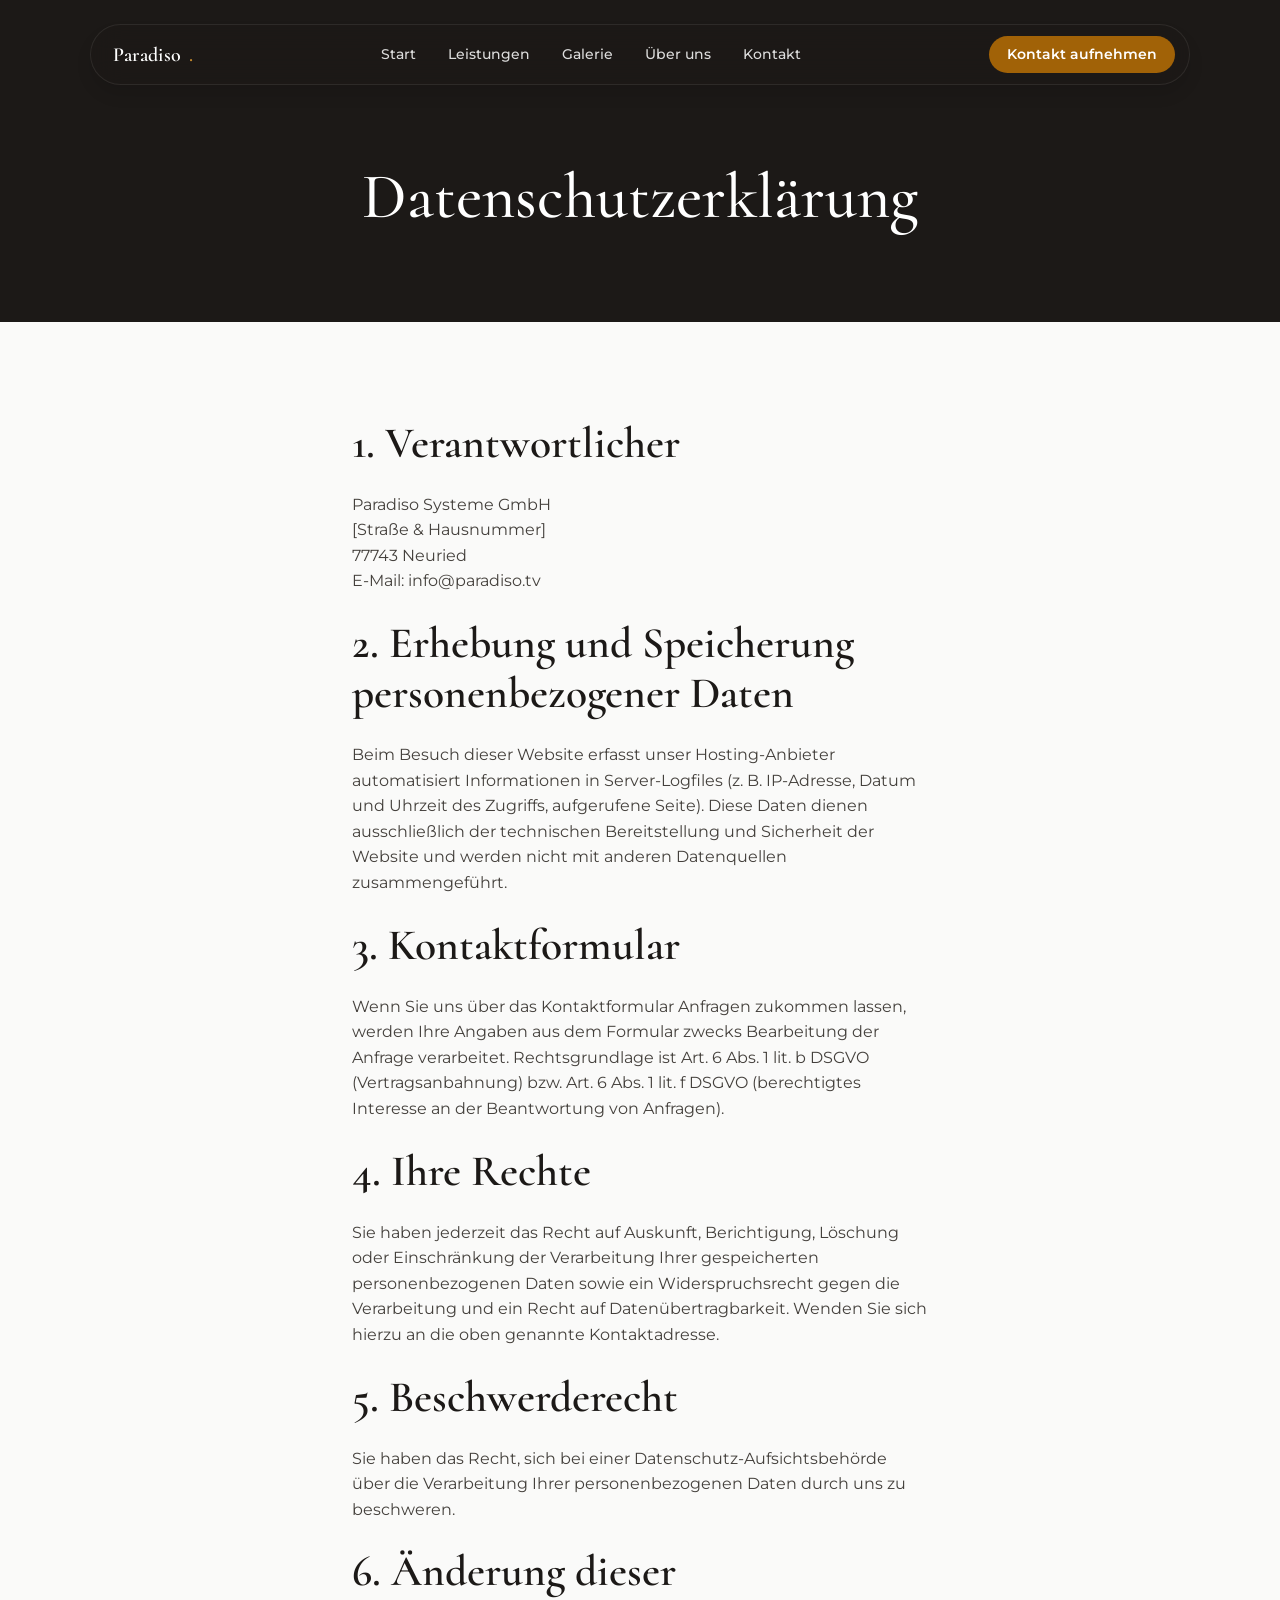
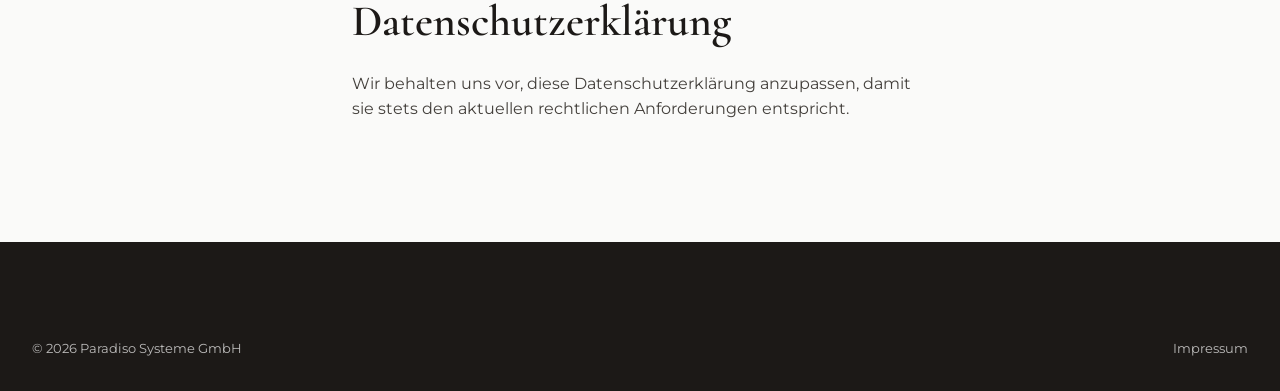
==== datenschutz.html @ d0f6b52e "Add Paradiso Poolüberdachungen marketing site Multi-page static site (plain HTML/CSS/JS, no build st" ====
<!DOCTYPE html>
<html lang="de">
<head>
<meta charset="UTF-8">
<meta name="viewport" content="width=device-width, initial-scale=1.0">
<title>Datenschutz — Paradiso Poolüberdachungen</title>
<meta name="robots" content="noindex">
<link rel="preconnect" href="https://fonts.googleapis.com">
<link rel="stylesheet" href="css/style.css">
</head>
<body>
<a href="#main" class="skip-link">Zum Inhalt springen</a>

<div class="nav-wrap">
  <nav class="nav" aria-label="Hauptnavigation">
    <a href="index.html" class="nav-logo">Paradiso<span>.</span></a>
    <div class="nav-links">
      <a href="index.html">Start</a>
      <a href="leistungen.html">Leistungen</a>
      <a href="galerie.html">Galerie</a>
      <a href="ueber-uns.html">Über uns</a>
      <a href="kontakt.html">Kontakt</a>
    </div>
    <a href="kontakt.html" class="nav-cta">Kontakt aufnehmen</a>
    <button class="nav-toggle" aria-label="Menü öffnen" aria-expanded="false">
      <svg viewBox="0 0 24 24" fill="none" stroke="currentColor" stroke-width="2" stroke-linecap="round"><line x1="3" y1="6" x2="21" y2="6"/><line x1="3" y1="12" x2="21" y2="12"/><line x1="3" y1="18" x2="21" y2="18"/></svg>
    </button>
  </nav>
</div>

<div class="nav-mobile-panel">
  <button class="nav-mobile-close" aria-label="Menü schließen">
    <svg width="28" height="28" viewBox="0 0 24 24" fill="none" stroke="currentColor" stroke-width="2" stroke-linecap="round"><line x1="18" y1="6" x2="6" y2="18"/><line x1="6" y1="6" x2="18" y2="18"/></svg>
  </button>
  <a href="index.html">Start</a>
  <a href="leistungen.html">Leistungen</a>
  <a href="galerie.html">Galerie</a>
  <a href="ueber-uns.html">Über uns</a>
  <a href="kontakt.html">Kontakt</a>
</div>

<main id="main">
  <header class="page-hero">
    <div class="container">
      <h1>Datenschutzerklärung</h1>
    </div>
  </header>

  <section class="section">
    <div class="container max-w-prose">
      <!--
        WICHTIG: Diese Datenschutzerklärung ist ein allgemeiner Platzhalter-Text
        und ersetzt keine Rechtsberatung. Vor Veröffentlichung bitte durch einen
        Datenschutzbeauftragten / Anwalt prüfen und an die tatsächlich eingesetzten
        Dienste (Hosting, Kontaktformular-Versand, Analyse-Tools etc.) anpassen.
      -->
      <h2>1. Verantwortlicher</h2>
      <p>
        Paradiso Systeme GmbH<br>
        [Straße &amp; Hausnummer]<br>
        77743 Neuried<br>
        E-Mail: <a href="mailto:info@paradiso.tv">info@paradiso.tv</a>
      </p>

      <h2>2. Erhebung und Speicherung personenbezogener Daten</h2>
      <p>Beim Besuch dieser Website erfasst unser Hosting-Anbieter automatisiert Informationen in Server-Logfiles (z. B. IP-Adresse, Datum und Uhrzeit des Zugriffs, aufgerufene Seite). Diese Daten dienen ausschließlich der technischen Bereitstellung und Sicherheit der Website und werden nicht mit anderen Datenquellen zusammengeführt.</p>

      <h2>3. Kontaktformular</h2>
      <p>Wenn Sie uns über das Kontaktformular Anfragen zukommen lassen, werden Ihre Angaben aus dem Formular zwecks Bearbeitung der Anfrage verarbeitet. Rechtsgrundlage ist Art. 6 Abs. 1 lit. b DSGVO (Vertragsanbahnung) bzw. Art. 6 Abs. 1 lit. f DSGVO (berechtigtes Interesse an der Beantwortung von Anfragen).</p>

      <h2>4. Ihre Rechte</h2>
      <p>Sie haben jederzeit das Recht auf Auskunft, Berichtigung, Löschung oder Einschränkung der Verarbeitung Ihrer gespeicherten personenbezogenen Daten sowie ein Widerspruchsrecht gegen die Verarbeitung und ein Recht auf Datenübertragbarkeit. Wenden Sie sich hierzu an die oben genannte Kontaktadresse.</p>

      <h2>5. Beschwerderecht</h2>
      <p>Sie haben das Recht, sich bei einer Datenschutz-Aufsichtsbehörde über die Verarbeitung Ihrer personenbezogenen Daten durch uns zu beschweren.</p>

      <h2>6. Änderung dieser Datenschutzerklärung</h2>
      <p>Wir behalten uns vor, diese Datenschutzerklärung anzupassen, damit sie stets den aktuellen rechtlichen Anforderungen entspricht.</p>
    </div>
  </section>
</main>

<footer class="footer">
  <div class="container">
    <div class="footer-bottom">
      <span>© <span id="year"></span> Paradiso Systeme GmbH</span>
      <span><a href="impressum.html">Impressum</a></span>
    </div>
  </div>
</footer>

<script>document.getElementById('year').textContent = new Date().getFullYear();</script>
<script src="js/main.js"></script>
</body>
</html>
---- css/style.css ----
/* ==========================================================================
   Paradiso Poolüberdachungen — Design System
   Style: "Liquid Glass" premium (Variance 4 · Motion 5 · Density 3/spacious)
   ========================================================================== */

@import url('https://fonts.googleapis.com/css2?family=Cormorant:wght@400;500;600;700&family=Montserrat:wght@300;400;500;600;700&display=swap');

:root {
  /* Colors */
  --color-primary: #1C1917;
  --color-on-primary: #FFFFFF;
  --color-secondary: #44403C;
  --color-on-secondary: #FFFFFF;
  --color-accent: #A16207;
  --color-accent-light: #C68A2E;
  --color-on-accent: #FFFFFF;
  --color-background: #FAFAF9;
  --color-foreground: #0C0A09;
  --color-card: #FFFFFF;
  --color-card-foreground: #0C0A09;
  --color-muted: #E8ECF0;
  --color-muted-foreground: #475569;
  --color-border: #D6D3D1;
  --color-ring: #1C1917;

  /* Spacing (spacious) */
  --space-xs: 0.25rem;
  --space-sm: 0.5rem;
  --space-md: 1.5rem;
  --space-lg: 2rem;
  --space-xl: 3rem;
  --space-2xl: 4rem;
  --space-3xl: 6rem;

  /* Shadows */
  --shadow-sm: 0 1px 2px rgba(0,0,0,0.05);
  --shadow-md: 0 4px 6px rgba(0,0,0,0.1);
  --shadow-lg: 0 10px 15px rgba(0,0,0,0.1);
  --shadow-xl: 0 20px 25px rgba(0,0,0,0.15);

  /* Type */
  --font-heading: 'Cormorant', serif;
  --font-body: 'Montserrat', sans-serif;

  --container-max: 1280px;
  --radius-sm: 6px;
  --radius-md: 10px;
  --radius-lg: 16px;
}

*, *::before, *::after { box-sizing: border-box; }
html { scroll-behavior: smooth; }
@media (prefers-reduced-motion: reduce) {
  html { scroll-behavior: auto; }
  *, *::before, *::after { animation-duration: 0.01ms !important; animation-iteration-count: 1 !important; transition-duration: 0.01ms !important; scroll-behavior: auto !important; }
}

body {
  margin: 0;
  font-family: var(--font-body);
  color: var(--color-foreground);
  background: var(--color-background);
  line-height: 1.6;
  font-size: 16px;
  -webkit-font-smoothing: antialiased;
}

h1, h2, h3, h4 {
  font-family: var(--font-heading);
  font-weight: 600;
  line-height: 1.15;
  margin: 0 0 var(--space-md);
  color: var(--color-primary);
}
h1 { font-size: clamp(2.5rem, 5vw, 4.5rem); font-weight: 500; }
h2 { font-size: clamp(1.9rem, 3.4vw, 3rem); }
h3 { font-size: clamp(1.4rem, 2vw, 1.9rem); }
p { margin: 0 0 var(--space-md); color: var(--color-secondary); }
a { color: inherit; text-decoration: none; }
img, svg { display: block; max-width: 100%; }
ul { padding: 0; margin: 0; list-style: none; }
button { font-family: inherit; }

.eyebrow {
  display: inline-flex;
  align-items: center;
  gap: 0.5em;
  font-family: var(--font-body);
  font-size: 0.8rem;
  font-weight: 600;
  letter-spacing: 0.18em;
  text-transform: uppercase;
  color: var(--color-accent);
  margin-bottom: var(--space-sm);
}
.eyebrow::before {
  content: '';
  width: 22px;
  height: 1px;
  background: var(--color-accent);
}

.container {
  width: 100%;
  max-width: var(--container-max);
  margin: 0 auto;
  padding: 0 var(--space-lg);
}
@media (max-width: 640px) {
  .container { padding: 0 var(--space-md); }
}

.section { padding: var(--space-3xl) 0; }
.section-sm { padding: var(--space-2xl) 0; }
.section-dark { background: var(--color-primary); color: var(--color-on-primary); }
.section-dark h1, .section-dark h2, .section-dark h3, .section-dark h4 { color: var(--color-on-primary); }
.section-dark p { color: #D6D3D1; }
.section-muted { background: var(--color-muted); }

/* ---------- Buttons ---------- */
.btn {
  display: inline-flex;
  align-items: center;
  gap: 0.6em;
  padding: 0.85em 1.8em;
  border-radius: var(--radius-sm);
  font-weight: 600;
  font-size: 0.95rem;
  letter-spacing: 0.02em;
  cursor: pointer;
  border: 2px solid transparent;
  transition: transform 200ms ease, box-shadow 200ms ease, background-color 200ms ease, color 200ms ease, border-color 200ms ease;
  white-space: nowrap;
}
.btn-primary { background: var(--color-accent); color: var(--color-on-accent); }
.btn-primary:hover { background: var(--color-accent-light); transform: translateY(-2px); box-shadow: var(--shadow-md); }
.btn-outline { background: transparent; color: var(--color-on-primary); border-color: rgba(255,255,255,0.5); }
.btn-outline:hover { border-color: #fff; background: rgba(255,255,255,0.08); transform: translateY(-2px); }
.btn-outline-dark { background: transparent; color: var(--color-primary); border-color: var(--color-primary); }
.btn-outline-dark:hover { background: var(--color-primary); color: var(--color-on-primary); transform: translateY(-2px); }
.btn:focus-visible { outline: 3px solid var(--color-accent); outline-offset: 2px; }

/* ---------- Navbar (floating pill, glass) ---------- */
.nav-wrap {
  position: fixed;
  top: var(--space-md);
  left: 0;
  right: 0;
  z-index: 100;
  display: flex;
  justify-content: center;
  padding: 0 var(--space-md);
}
.nav {
  width: 100%;
  max-width: 1100px;
  display: flex;
  align-items: center;
  justify-content: space-between;
  gap: var(--space-lg);
  padding: 0.7rem 0.9rem 0.7rem 1.4rem;
  background: rgba(28, 25, 23, 0.62);
  backdrop-filter: blur(16px) saturate(160%);
  -webkit-backdrop-filter: blur(16px) saturate(160%);
  border: 1px solid rgba(255,255,255,0.08);
  border-radius: 999px;
  box-shadow: var(--shadow-lg);
  transition: background-color 250ms ease;
}
.nav-logo {
  font-family: var(--font-heading);
  font-size: 1.25rem;
  font-weight: 600;
  color: #fff;
  letter-spacing: 0.02em;
  display: flex;
  align-items: baseline;
  gap: 0.35em;
}
.nav-logo span { color: var(--color-accent-light); }
.nav-links {
  display: flex;
  align-items: center;
  gap: var(--space-lg);
}
.nav-links a {
  color: rgba(255,255,255,0.85);
  font-size: 0.9rem;
  font-weight: 500;
  padding: 0.4em 0;
  border-bottom: 1px solid transparent;
  transition: color 200ms ease, border-color 200ms ease;
}
.nav-links a:hover, .nav-links a[aria-current="page"] { color: #fff; border-color: var(--color-accent-light); }
.nav-cta {
  padding: 0.55em 1.3em;
  border-radius: 999px;
  background: var(--color-accent);
  color: #fff;
  font-size: 0.85rem;
  font-weight: 600;
  transition: background-color 200ms ease, transform 200ms ease;
  cursor: pointer;
}
.nav-cta:hover { background: var(--color-accent-light); transform: translateY(-1px); }
.nav-toggle {
  display: none;
  background: transparent;
  border: none;
  color: #fff;
  cursor: pointer;
  padding: 0.4rem;
}
.nav-toggle svg { width: 26px; height: 26px; }

.nav-mobile-panel {
  position: fixed;
  inset: 0;
  z-index: 99;
  background: var(--color-primary);
  display: flex;
  flex-direction: column;
  align-items: center;
  justify-content: center;
  gap: var(--space-lg);
  transform: translateY(-100%);
  opacity: 0;
  transition: transform 320ms ease, opacity 320ms ease;
  visibility: hidden;
}
.nav-mobile-panel.is-open { transform: translateY(0); opacity: 1; visibility: visible; }
.nav-mobile-panel a { color: #fff; font-family: var(--font-heading); font-size: 1.9rem; }
.nav-mobile-close { position: absolute; top: var(--space-lg); right: var(--space-lg); background: none; border: none; color: #fff; cursor: pointer; }

@media (max-width: 860px) {
  .nav-links { display: none; }
  .nav-toggle { display: inline-flex; }
  .nav-cta { display: none; }
}
body.nav-open .nav-wrap { opacity: 0; visibility: hidden; }

/* ---------- Hero (full-bleed cinematic) ---------- */
.hero {
  position: relative;
  min-height: 92vh;
  display: flex;
  align-items: center;
  justify-content: center;
  text-align: center;
  color: #fff;
  overflow: hidden;
  isolation: isolate;
}
.hero-media {
  position: absolute;
  inset: 0;
  z-index: -2;
}
.hero-media::after {
  content: '';
  position: absolute;
  inset: 0;
  background: linear-gradient(180deg, rgba(12,10,9,0.55) 0%, rgba(12,10,9,0.35) 45%, rgba(12,10,9,0.85) 100%);
}
.hero-content { max-width: 820px; padding: var(--space-2xl) var(--space-md); }
.hero .eyebrow { color: var(--color-accent-light); justify-content: center; }
.hero .eyebrow::before { display: none; }
.hero h1 { color: #fff; margin-bottom: var(--space-sm); }
.hero-sub { font-size: clamp(1.1rem, 1.6vw, 1.4rem); color: rgba(255,255,255,0.85); max-width: 640px; margin: 0 auto var(--space-xl); font-family: var(--font-heading); }
.hero-actions { display: flex; gap: var(--space-md); justify-content: center; flex-wrap: wrap; }
.hero-scroll-hint {
  position: absolute;
  bottom: var(--space-lg);
  left: 50%;
  transform: translateX(-50%);
  color: rgba(255,255,255,0.7);
  font-size: 0.75rem;
  letter-spacing: 0.15em;
  text-transform: uppercase;
  display: flex;
  flex-direction: column;
  align-items: center;
  gap: 0.5em;
}
.hero-scroll-hint svg { width: 16px; height: 16px; animation: bob 1.8s ease-in-out infinite; }
@keyframes bob { 0%,100% { transform: translateY(0); } 50% { transform: translateY(6px); } }

/* ---------- Media placeholder (until real photos are supplied) ---------- */
.media-placeholder {
  position: relative;
  width: 100%;
  border-radius: var(--radius-md);
  overflow: hidden;
  background:
    radial-gradient(circle at 20% 20%, rgba(255,255,255,0.10), transparent 45%),
    linear-gradient(135deg, #2b2725 0%, #1C1917 45%, #3a2f1e 100%);
  display: flex;
  align-items: flex-end;
  color: rgba(255,255,255,0.65);
}
.media-placeholder::before {
  content: '';
  position: absolute;
  inset: 0;
  background-image:
    linear-gradient(rgba(255,255,255,0.06) 1px, transparent 1px),
    linear-gradient(90deg, rgba(255,255,255,0.06) 1px, transparent 1px);
  background-size: 28px 28px;
  opacity: 0.5;
}
.media-placeholder.ratio-16-9 { aspect-ratio: 16/9; }
.media-placeholder.ratio-4-5 { aspect-ratio: 4/5; }
.media-placeholder.ratio-1-1 { aspect-ratio: 1/1; }
.media-placeholder.ratio-21-9 { aspect-ratio: 21/9; }
.media-placeholder .ph-tag {
  position: relative;
  z-index: 1;
  margin: var(--space-md);
  font-size: 0.7rem;
  letter-spacing: 0.08em;
  text-transform: uppercase;
  background: rgba(0,0,0,0.35);
  border: 1px solid rgba(255,255,255,0.2);
  padding: 0.5em 0.9em;
  border-radius: 999px;
}
.media-placeholder .ph-icon {
  position: absolute;
  top: 50%; left: 50%;
  transform: translate(-50%, -60%);
  z-index: 1;
  opacity: 0.35;
  width: 30%;
}

/* ---------- Story sections (scroll storytelling) ---------- */
.story-section {
  position: relative;
  min-height: 82vh;
  display: flex;
  align-items: flex-end;
  color: #fff;
  overflow: hidden;
}
.story-section .hero-media::after {
  background: linear-gradient(180deg, rgba(12,10,9,0.15) 0%, rgba(12,10,9,0.25) 40%, rgba(12,10,9,0.92) 100%);
}
.story-content { position: relative; z-index: 1; padding: var(--space-2xl) 0 var(--space-2xl); width: 100%; }
.story-content .eyebrow { color: var(--color-accent-light); }
.story-content h2 { color: #fff; max-width: 640px; }
.story-content p { color: rgba(255,255,255,0.82); max-width: 560px; }

/* ---------- Cards / grids ---------- */
.grid { display: grid; gap: var(--space-lg); }
.grid-2 { grid-template-columns: repeat(2, 1fr); }
.grid-3 { grid-template-columns: repeat(3, 1fr); }
.grid-4 { grid-template-columns: repeat(4, 1fr); }
@media (max-width: 960px) { .grid-3, .grid-4 { grid-template-columns: repeat(2, 1fr); } }
@media (max-width: 640px) { .grid-2, .grid-3, .grid-4 { grid-template-columns: 1fr; } }

.card {
  background: var(--color-card);
  border: 1px solid var(--color-border);
  border-radius: var(--radius-md);
  padding: var(--space-lg);
  transition: transform 200ms ease, box-shadow 200ms ease;
}
.card:hover { box-shadow: var(--shadow-lg); transform: translateY(-3px); }
.card .icon-badge {
  width: 48px; height: 48px;
  display: flex; align-items: center; justify-content: center;
  background: var(--color-muted);
  color: var(--color-accent);
  border-radius: var(--radius-sm);
  margin-bottom: var(--space-md);
}
.card .icon-badge svg { width: 24px; height: 24px; }

.split {
  display: grid;
  grid-template-columns: 1fr 1fr;
  gap: var(--space-2xl);
  align-items: center;
}
@media (max-width: 860px) { .split { grid-template-columns: 1fr; gap: var(--space-xl); } }
.split.reverse { direction: rtl; }
.split.reverse > * { direction: ltr; }
.split.align-top { align-items: start; }

.stat-row { display: flex; gap: var(--space-2xl); flex-wrap: wrap; }
.stat { min-width: 120px; }
.stat .num { font-family: var(--font-heading); font-size: clamp(2rem, 4vw, 3rem); color: var(--color-accent); font-weight: 600; line-height: 1; }
.stat .label { font-size: 0.85rem; color: var(--color-muted-foreground); margin-top: var(--space-xs); }

/* ---------- Reveal-on-scroll ----------
   Progressive enhancement: elements are fully visible by default (no-JS,
   JS-blocked, or slow script load all fail safe to visible). JS adds
   `.pending` right before observing, then swaps it for `.is-visible`
   once the element actually scrolls into view. */
.reveal { transition: opacity 600ms ease, transform 600ms ease; }
.reveal.pending { opacity: 0; transform: translateY(24px); }
.reveal.pending.is-visible { opacity: 1; transform: translateY(0); }
@media (prefers-reduced-motion: reduce) {
  .reveal.pending { opacity: 1; transform: none; transition: none; }
}

/* ---------- Footer ---------- */
.footer { background: var(--color-primary); color: rgba(255,255,255,0.7); padding: var(--space-2xl) 0 var(--space-lg); }
.footer h4 { color: #fff; font-family: var(--font-body); font-size: 0.85rem; letter-spacing: 0.08em; text-transform: uppercase; margin-bottom: var(--space-md); }
.footer a { color: rgba(255,255,255,0.7); transition: color 200ms ease; }
.footer a:hover { color: var(--color-accent-light); }
.footer-grid { display: grid; grid-template-columns: 2fr 1fr 1fr 1fr; gap: var(--space-xl); padding-bottom: var(--space-2xl); border-bottom: 1px solid rgba(255,255,255,0.12); }
@media (max-width: 860px) { .footer-grid { grid-template-columns: 1fr 1fr; } }
@media (max-width: 560px) { .footer-grid { grid-template-columns: 1fr; } }
.footer-grid li { margin-bottom: var(--space-sm); font-size: 0.92rem; }
.footer-bottom { display: flex; justify-content: space-between; align-items: center; padding-top: var(--space-lg); font-size: 0.82rem; flex-wrap: wrap; gap: var(--space-md); }
.footer-logo { font-family: var(--font-heading); font-size: 1.4rem; color: #fff; margin-bottom: var(--space-sm); }
.footer-logo span { color: var(--color-accent-light); }

/* ---------- Page hero (non-home pages) ---------- */
.page-hero {
  padding: calc(var(--space-3xl) + 4rem) 0 var(--space-2xl);
  background: var(--color-primary);
  color: #fff;
  text-align: center;
}
.page-hero h1 { color: #fff; }
.page-hero p { color: rgba(255,255,255,0.75); max-width: 620px; margin: 0 auto; }

/* ---------- Breadcrumb / misc ---------- */
.tag-list { display: flex; gap: var(--space-sm); flex-wrap: wrap; margin-bottom: var(--space-md); }
.tag { font-size: 0.75rem; padding: 0.3em 0.8em; border-radius: 999px; background: var(--color-muted); color: var(--color-muted-foreground); font-weight: 600; }

/* ---------- Forms ---------- */
.form-group { margin-bottom: var(--space-md); }
.form-group label { display: block; font-size: 0.85rem; font-weight: 600; margin-bottom: 0.4em; color: var(--color-primary); }
.form-group input, .form-group textarea, .form-group select {
  width: 100%;
  padding: 0.85em 1em;
  border: 1px solid var(--color-border);
  border-radius: var(--radius-sm);
  font-family: var(--font-body);
  font-size: 1rem;
  background: #fff;
  color: var(--color-foreground);
  transition: border-color 200ms ease, box-shadow 200ms ease;
}
.form-group input:focus, .form-group textarea:focus, .form-group select:focus {
  outline: none;
  border-color: var(--color-primary);
  box-shadow: 0 0 0 3px rgba(28,25,23,0.12);
}
.form-group textarea { resize: vertical; min-height: 140px; }

/* ---------- Utilities ---------- */
.text-center { text-align: center; }
.mx-auto { margin-left: auto; margin-right: auto; }
.mb-0 { margin-bottom: 0 !important; }
.max-w-prose { max-width: 640px; }
.skip-link {
  position: absolute; left: -999px; top: 0;
  background: var(--color-accent); color: #fff; padding: 0.6em 1em; z-index: 200;
}
.skip-link:focus { left: var(--space-md); top: var(--space-md); }
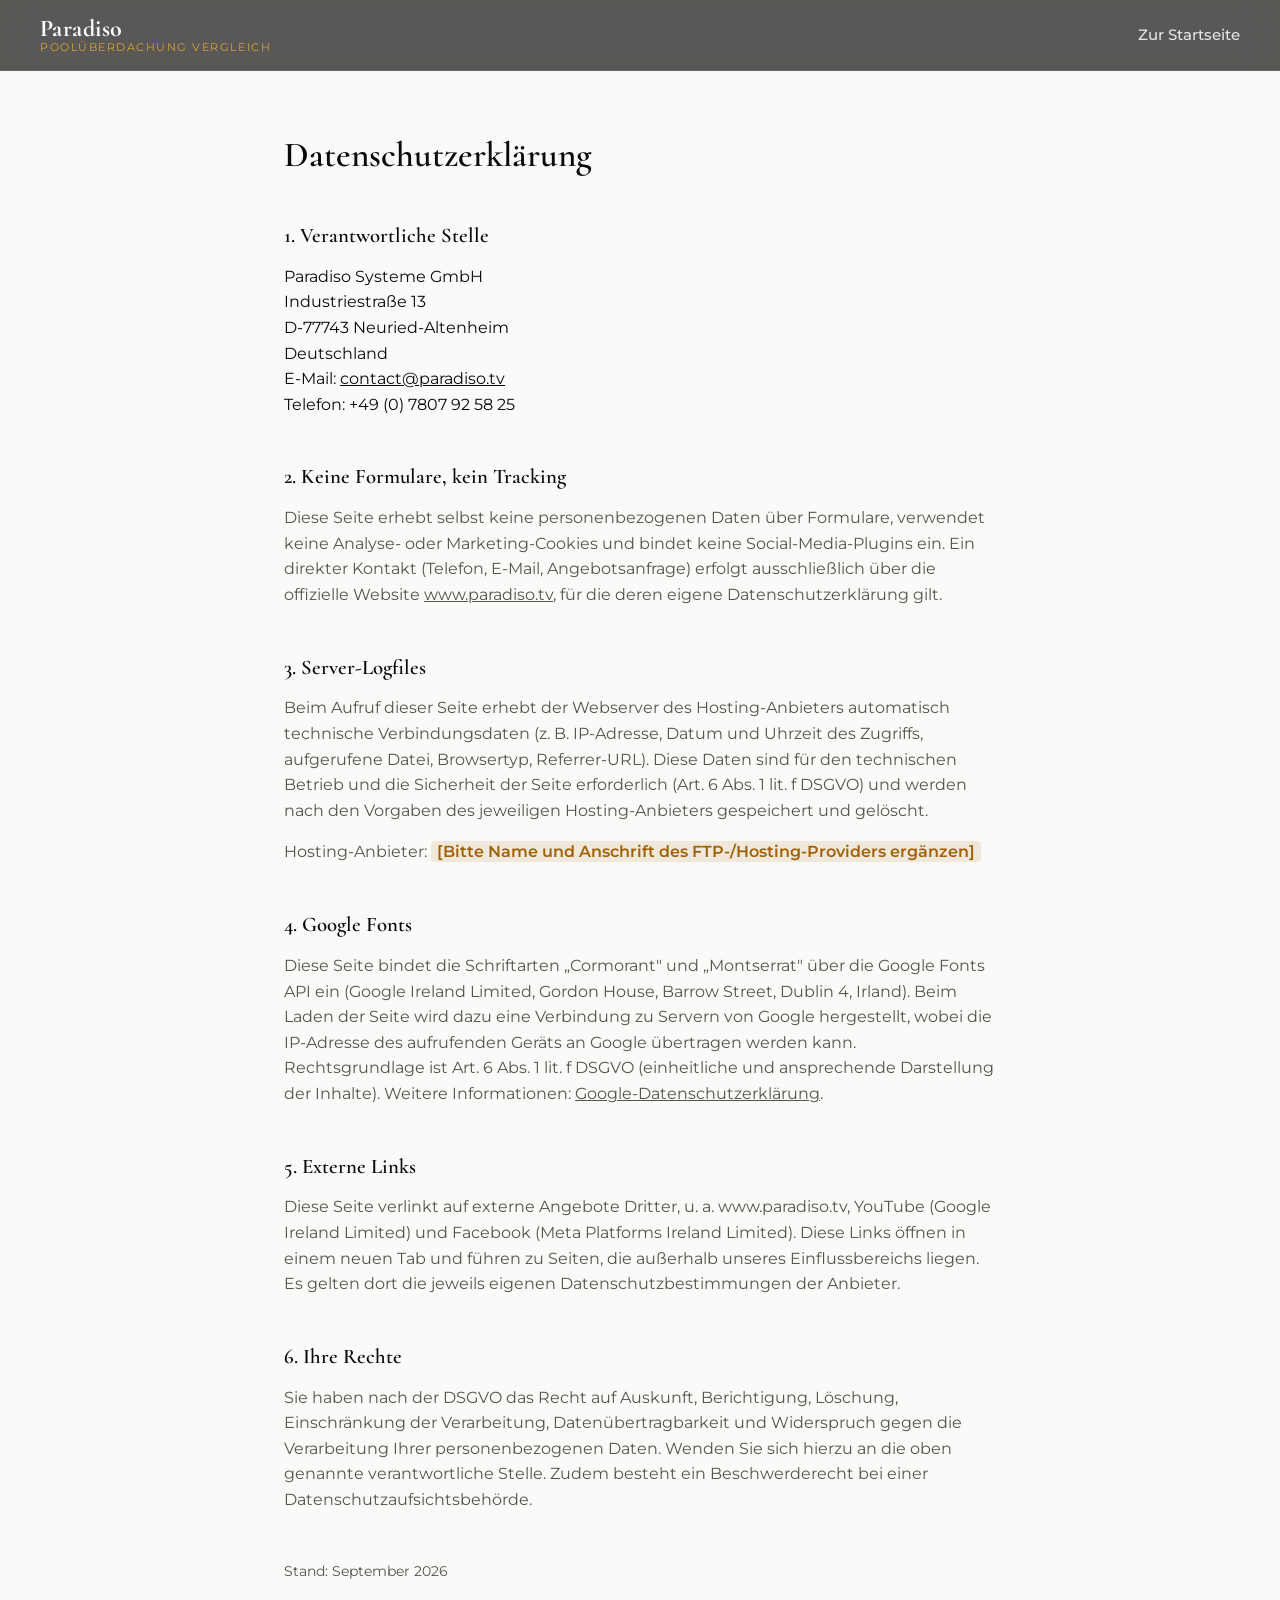
==== commit 6dfc3e83: "Add Paradiso Poolüberdachung Empfehlungsseite (statisches HTML/CSS/JS) Vergleichs-/Empfehlungs-Landi" ====
--- a/datenschutz.html
+++ b/datenschutz.html
@@ -1,95 +1,56 @@
-<!DOCTYPE html>
+<!doctype html>
 <html lang="de">
 <head>
 <meta charset="UTF-8">
-<meta name="viewport" content="width=device-width, initial-scale=1.0">
-<title>Datenschutz — Paradiso Poolüberdachungen</title>
+<meta name="viewport" content="width=device-width, initial-scale=1">
+<title>Datenschutzerklärung – Poolüberdachung Vergleich</title>
 <meta name="robots" content="noindex">
-<link rel="preconnect" href="https://fonts.googleapis.com">
-<link rel="stylesheet" href="css/style.css">
+<link rel="icon" href="data:image/svg+xml,%3Csvg xmlns='http://www.w3.org/2000/svg' viewBox='0 0 32 32'%3E%3Crect width='32' height='32' rx='7' fill='%231C1917'/%3E%3Cpath d='M6 22 L16 9 L26 22 Z' fill='none' stroke='%23D4A537' stroke-width='2'/%3E%3C/svg%3E">
+<link rel="stylesheet" href="css/styles.css">
 </head>
-<body>
-<a href="#main" class="skip-link">Zum Inhalt springen</a>
+<body class="legal-page">
+<a class="skip-link" href="#main">Zum Inhalt springen</a>
+<header class="site-header">
+  <div class="container nav">
+    <a class="brand" href="index.html">
+      <span class="brand-name">Paradiso</span>
+      <span class="brand-tag">Poolüberdachung Vergleich</span>
+    </a>
+    <ul class="nav-links">
+      <li><a href="index.html">Zur Startseite</a></li>
+    </ul>
+  </div>
+</header>
+<main id="main">
+  <h1>Datenschutzerklärung</h1>
 
-<div class="nav-wrap">
-  <nav class="nav" aria-label="Hauptnavigation">
-    <a href="index.html" class="nav-logo">Paradiso<span>.</span></a>
-    <div class="nav-links">
-      <a href="index.html">Start</a>
-      <a href="leistungen.html">Leistungen</a>
-      <a href="galerie.html">Galerie</a>
-      <a href="ueber-uns.html">Über uns</a>
-      <a href="kontakt.html">Kontakt</a>
-    </div>
-    <a href="kontakt.html" class="nav-cta">Kontakt aufnehmen</a>
-    <button class="nav-toggle" aria-label="Menü öffnen" aria-expanded="false">
-      <svg viewBox="0 0 24 24" fill="none" stroke="currentColor" stroke-width="2" stroke-linecap="round"><line x1="3" y1="6" x2="21" y2="6"/><line x1="3" y1="12" x2="21" y2="12"/><line x1="3" y1="18" x2="21" y2="18"/></svg>
-    </button>
-  </nav>
-</div>
+  <h2>1. Verantwortliche Stelle</h2>
+  <address>
+    Paradiso Systeme GmbH<br>
+    Industriestraße 13<br>
+    D-77743 Neuried-Altenheim<br>
+    Deutschland<br>
+    E-Mail: <a href="mailto:contact@paradiso.tv">contact@paradiso.tv</a><br>
+    Telefon: +49 (0) 7807 92 58 25
+  </address>
 
-<div class="nav-mobile-panel">
-  <button class="nav-mobile-close" aria-label="Menü schließen">
-    <svg width="28" height="28" viewBox="0 0 24 24" fill="none" stroke="currentColor" stroke-width="2" stroke-linecap="round"><line x1="18" y1="6" x2="6" y2="18"/><line x1="6" y1="6" x2="18" y2="18"/></svg>
-  </button>
-  <a href="index.html">Start</a>
-  <a href="leistungen.html">Leistungen</a>
-  <a href="galerie.html">Galerie</a>
-  <a href="ueber-uns.html">Über uns</a>
-  <a href="kontakt.html">Kontakt</a>
-</div>
+  <h2>2. Keine Formulare, kein Tracking</h2>
+  <p>Diese Seite erhebt selbst keine personenbezogenen Daten über Formulare, verwendet keine Analyse- oder Marketing-Cookies und bindet keine Social-Media-Plugins ein. Ein direkter Kontakt (Telefon, E-Mail, Angebotsanfrage) erfolgt ausschließlich über die offizielle Website <a href="https://www.paradiso.tv/" target="_blank" rel="noopener">www.paradiso.tv</a>, für die deren eigene Datenschutzerklärung gilt.</p>
 
-<main id="main">
-  <header class="page-hero">
-    <div class="container">
-      <h1>Datenschutzerklärung</h1>
-    </div>
-  </header>
+  <h2>3. Server-Logfiles</h2>
+  <p>Beim Aufruf dieser Seite erhebt der Webserver des Hosting-Anbieters automatisch technische Verbindungsdaten (z. B. IP-Adresse, Datum und Uhrzeit des Zugriffs, aufgerufene Datei, Browsertyp, Referrer-URL). Diese Daten sind für den technischen Betrieb und die Sicherheit der Seite erforderlich (Art. 6 Abs. 1 lit. f DSGVO) und werden nach den Vorgaben des jeweiligen Hosting-Anbieters gespeichert und gelöscht.</p>
+  <p>Hosting-Anbieter: <span class="placeholder">[Bitte Name und Anschrift des FTP-/Hosting-Providers ergänzen]</span></p>
 
-  <section class="section">
-    <div class="container max-w-prose">
-      <!--
-        WICHTIG: Diese Datenschutzerklärung ist ein allgemeiner Platzhalter-Text
-        und ersetzt keine Rechtsberatung. Vor Veröffentlichung bitte durch einen
-        Datenschutzbeauftragten / Anwalt prüfen und an die tatsächlich eingesetzten
-        Dienste (Hosting, Kontaktformular-Versand, Analyse-Tools etc.) anpassen.
-      -->
-      <h2>1. Verantwortlicher</h2>
-      <p>
-        Paradiso Systeme GmbH<br>
-        [Straße &amp; Hausnummer]<br>
-        77743 Neuried<br>
-        E-Mail: <a href="mailto:info@paradiso.tv">info@paradiso.tv</a>
-      </p>
+  <h2>4. Google Fonts</h2>
+  <p>Diese Seite bindet die Schriftarten „Cormorant" und „Montserrat" über die Google Fonts API ein (Google Ireland Limited, Gordon House, Barrow Street, Dublin 4, Irland). Beim Laden der Seite wird dazu eine Verbindung zu Servern von Google hergestellt, wobei die IP-Adresse des aufrufenden Geräts an Google übertragen werden kann. Rechtsgrundlage ist Art. 6 Abs. 1 lit. f DSGVO (einheitliche und ansprechende Darstellung der Inhalte). Weitere Informationen: <a href="https://policies.google.com/privacy" target="_blank" rel="noopener">Google-Datenschutzerklärung</a>.</p>
 
-      <h2>2. Erhebung und Speicherung personenbezogener Daten</h2>
-      <p>Beim Besuch dieser Website erfasst unser Hosting-Anbieter automatisiert Informationen in Server-Logfiles (z. B. IP-Adresse, Datum und Uhrzeit des Zugriffs, aufgerufene Seite). Diese Daten dienen ausschließlich der technischen Bereitstellung und Sicherheit der Website und werden nicht mit anderen Datenquellen zusammengeführt.</p>
+  <h2>5. Externe Links</h2>
+  <p>Diese Seite verlinkt auf externe Angebote Dritter, u. a. www.paradiso.tv, YouTube (Google Ireland Limited) und Facebook (Meta Platforms Ireland Limited). Diese Links öffnen in einem neuen Tab und führen zu Seiten, die außerhalb unseres Einflussbereichs liegen. Es gelten dort die jeweils eigenen Datenschutzbestimmungen der Anbieter.</p>
 
-      <h2>3. Kontaktformular</h2>
-      <p>Wenn Sie uns über das Kontaktformular Anfragen zukommen lassen, werden Ihre Angaben aus dem Formular zwecks Bearbeitung der Anfrage verarbeitet. Rechtsgrundlage ist Art. 6 Abs. 1 lit. b DSGVO (Vertragsanbahnung) bzw. Art. 6 Abs. 1 lit. f DSGVO (berechtigtes Interesse an der Beantwortung von Anfragen).</p>
+  <h2>6. Ihre Rechte</h2>
+  <p>Sie haben nach der DSGVO das Recht auf Auskunft, Berichtigung, Löschung, Einschränkung der Verarbeitung, Datenübertragbarkeit und Widerspruch gegen die Verarbeitung Ihrer personenbezogenen Daten. Wenden Sie sich hierzu an die oben genannte verantwortliche Stelle. Zudem besteht ein Beschwerderecht bei einer Datenschutzaufsichtsbehörde.</p>
 
-      <h2>4. Ihre Rechte</h2>
-      <p>Sie haben jederzeit das Recht auf Auskunft, Berichtigung, Löschung oder Einschränkung der Verarbeitung Ihrer gespeicherten personenbezogenen Daten sowie ein Widerspruchsrecht gegen die Verarbeitung und ein Recht auf Datenübertragbarkeit. Wenden Sie sich hierzu an die oben genannte Kontaktadresse.</p>
-
-      <h2>5. Beschwerderecht</h2>
-      <p>Sie haben das Recht, sich bei einer Datenschutz-Aufsichtsbehörde über die Verarbeitung Ihrer personenbezogenen Daten durch uns zu beschweren.</p>
-
-      <h2>6. Änderung dieser Datenschutzerklärung</h2>
-      <p>Wir behalten uns vor, diese Datenschutzerklärung anzupassen, damit sie stets den aktuellen rechtlichen Anforderungen entspricht.</p>
-    </div>
-  </section>
+  <p style="margin-top: var(--space-6); font-size:0.85rem; color: var(--color-muted-foreground);">Stand: September 2026</p>
 </main>
-
-<footer class="footer">
-  <div class="container">
-    <div class="footer-bottom">
-      <span>© <span id="year"></span> Paradiso Systeme GmbH</span>
-      <span><a href="impressum.html">Impressum</a></span>
-    </div>
-  </div>
-</footer>
-
-<script>document.getElementById('year').textContent = new Date().getFullYear();</script>
-<script src="js/main.js"></script>
 </body>
 </html>
--- a/css/styles.css
+++ b/css/styles.css
@@ -0,0 +1,630 @@
+/* ==========================================================================
+   Poolüberdachung Vergleich — Empfehlungsseite für Paradiso Systeme GmbH
+   Design-System: Liquid-Glass-Akzente auf warmem Schwarz/Gold (siehe
+   ui-ux-pro-max Design-System-Report: Premium black + gold accent)
+   ========================================================================== */
+
+@import url('https://fonts.googleapis.com/css2?family=Cormorant:wght@400;500;600;700&family=Montserrat:wght@300;400;500;600;700&display=swap');
+
+:root {
+  --color-primary: #1C1917;
+  --color-on-primary: #FFFFFF;
+  --color-secondary: #44403C;
+  --color-on-secondary: #FFFFFF;
+  --color-accent: #A16207;
+  --color-accent-light: #D4A537;
+  --color-on-accent: #FFFFFF;
+  --color-background: #FAFAF9;
+  --color-foreground: #0C0A09;
+  --color-card: #FFFFFF;
+  --color-card-foreground: #0C0A09;
+  --color-muted: #F0EEEC;
+  --color-muted-foreground: #57534E;
+  --color-border: #D6D3D1;
+  --color-ring: #1C1917;
+
+  --font-display: 'Cormorant', Georgia, serif;
+  --font-body: 'Montserrat', -apple-system, BlinkMacSystemFont, sans-serif;
+
+  --space-1: 4px;
+  --space-2: 8px;
+  --space-3: 16px;
+  --space-4: 24px;
+  --space-5: 32px;
+  --space-6: 48px;
+  --space-7: 64px;
+  --space-8: 96px;
+
+  --radius-sm: 6px;
+  --radius-md: 12px;
+  --radius-lg: 20px;
+
+  --shadow-card: 0 1px 2px rgba(28,25,23,0.06), 0 8px 24px rgba(28,25,23,0.08);
+  --shadow-glow: 0 0 0 1px rgba(161,98,7,0.25), 0 12px 40px rgba(161,98,7,0.18);
+
+  --duration-fast: 150ms;
+  --duration-base: 250ms;
+  --duration-slow: 450ms;
+  --ease-out: cubic-bezier(0.16, 1, 0.3, 1);
+
+  color-scheme: light;
+}
+
+@media (prefers-color-scheme: dark) {
+  :root {
+    --color-background: #0C0A09;
+    --color-foreground: #FAFAF9;
+    --color-card: #1C1917;
+    --color-card-foreground: #FAFAF9;
+    --color-muted: #292524;
+    --color-muted-foreground: #A8A29E;
+    --color-border: #44403C;
+    --shadow-card: 0 1px 2px rgba(0,0,0,0.4), 0 8px 24px rgba(0,0,0,0.45);
+    color-scheme: dark;
+  }
+}
+
+*, *::before, *::after { box-sizing: border-box; }
+html { scroll-behavior: smooth; }
+@media (prefers-reduced-motion: reduce) {
+  html { scroll-behavior: auto; }
+  *, *::before, *::after {
+    animation-duration: 0.001ms !important;
+    animation-iteration-count: 1 !important;
+    transition-duration: 0.001ms !important;
+    scroll-behavior: auto !important;
+  }
+}
+
+body {
+  margin: 0;
+  min-height: 100dvh;
+  background: var(--color-background);
+  color: var(--color-foreground);
+  font-family: var(--font-body);
+  font-size: 16px;
+  line-height: 1.6;
+  -webkit-font-smoothing: antialiased;
+}
+
+img, svg { max-width: 100%; display: block; }
+a { color: inherit; }
+h1, h2, h3, h4 {
+  font-family: var(--font-display);
+  font-weight: 600;
+  line-height: 1.15;
+  margin: 0 0 var(--space-3);
+}
+p { margin: 0 0 var(--space-3); color: var(--color-muted-foreground); }
+
+.container {
+  width: 100%;
+  max-width: 1200px;
+  margin: 0 auto;
+  padding: 0 var(--space-4);
+}
+
+.skip-link {
+  position: absolute;
+  left: -9999px;
+  top: 0;
+  z-index: 1000;
+  background: var(--color-accent);
+  color: var(--color-on-accent);
+  padding: var(--space-2) var(--space-3);
+  border-radius: var(--radius-sm);
+}
+.skip-link:focus {
+  left: var(--space-3);
+  top: var(--space-3);
+}
+
+a:focus-visible,
+button:focus-visible,
+[tabindex]:focus-visible {
+  outline: 2px solid var(--color-accent);
+  outline-offset: 3px;
+  border-radius: var(--radius-sm);
+}
+
+/* ---------- Buttons ---------- */
+.btn {
+  display: inline-flex;
+  align-items: center;
+  gap: var(--space-2);
+  font-family: var(--font-body);
+  font-weight: 600;
+  font-size: 0.95rem;
+  letter-spacing: 0.01em;
+  padding: 14px 28px;
+  border-radius: 999px;
+  border: 1px solid transparent;
+  cursor: pointer;
+  text-decoration: none;
+  min-height: 48px;
+  transition: transform var(--duration-base) var(--ease-out),
+              box-shadow var(--duration-base) var(--ease-out),
+              background var(--duration-base) var(--ease-out);
+}
+.btn:hover { transform: translateY(-2px); }
+.btn:active { transform: translateY(0); }
+.btn-primary {
+  background: var(--color-accent);
+  color: var(--color-on-accent);
+  box-shadow: var(--shadow-glow);
+}
+.btn-primary:hover { background: var(--color-accent-light); }
+.btn-outline {
+  background: transparent;
+  border-color: rgba(255,255,255,0.35);
+  color: var(--color-on-primary);
+}
+.btn-outline:hover { background: rgba(255,255,255,0.1); }
+.btn-ghost {
+  background: transparent;
+  border-color: var(--color-border);
+  color: var(--color-foreground);
+}
+.btn-ghost:hover { background: var(--color-muted); }
+.btn svg { width: 18px; height: 18px; flex-shrink: 0; }
+
+/* ---------- Header / Nav ---------- */
+.site-header {
+  position: sticky;
+  top: 0;
+  z-index: 100;
+  background: rgba(28,25,23,0.72);
+  backdrop-filter: blur(16px) saturate(140%);
+  -webkit-backdrop-filter: blur(16px) saturate(140%);
+  border-bottom: 1px solid rgba(255,255,255,0.08);
+}
+.nav {
+  display: flex;
+  align-items: center;
+  justify-content: space-between;
+  padding: var(--space-3) 0;
+}
+.brand {
+  display: flex;
+  flex-direction: column;
+  text-decoration: none;
+  color: var(--color-on-primary);
+  line-height: 1.1;
+}
+.brand-name {
+  font-family: var(--font-display);
+  font-size: 1.5rem;
+  font-weight: 700;
+  letter-spacing: 0.02em;
+}
+.brand-tag {
+  font-size: 0.68rem;
+  text-transform: uppercase;
+  letter-spacing: 0.14em;
+  color: var(--color-accent-light);
+}
+.nav-links {
+  display: flex;
+  align-items: center;
+  gap: var(--space-5);
+  list-style: none;
+  margin: 0;
+  padding: 0;
+}
+.nav-links a {
+  color: rgba(255,255,255,0.85);
+  text-decoration: none;
+  font-size: 0.92rem;
+  font-weight: 500;
+  padding: var(--space-2) 0;
+  border-bottom: 2px solid transparent;
+  transition: color var(--duration-fast), border-color var(--duration-fast);
+}
+.nav-links a:hover { color: #fff; border-color: var(--color-accent); }
+.nav-cta { display: flex; align-items: center; gap: var(--space-3); }
+.nav-toggle {
+  display: none;
+  background: transparent;
+  border: 1px solid rgba(255,255,255,0.3);
+  border-radius: var(--radius-sm);
+  width: 44px;
+  height: 44px;
+  align-items: center;
+  justify-content: center;
+  color: #fff;
+  cursor: pointer;
+}
+
+@media (max-width: 860px) {
+  .nav-links { display: none; }
+  .nav-toggle { display: inline-flex; }
+  .nav.is-open .nav-links {
+    display: flex;
+    flex-direction: column;
+    align-items: flex-start;
+    gap: var(--space-3);
+    position: absolute;
+    top: 100%;
+    left: 0;
+    right: 0;
+    background: rgba(28,25,23,0.97);
+    padding: var(--space-4);
+    border-bottom: 1px solid rgba(255,255,255,0.08);
+  }
+}
+
+/* ---------- Hero ---------- */
+.hero {
+  position: relative;
+  overflow: hidden;
+  background: radial-gradient(ellipse 90% 70% at 50% -10%, #3a2f14 0%, var(--color-primary) 55%),
+              var(--color-primary);
+  color: var(--color-on-primary);
+  padding: var(--space-8) 0 var(--space-7);
+}
+.hero-grid {
+  display: grid;
+  grid-template-columns: 1.1fr 0.9fr;
+  gap: var(--space-6);
+  align-items: center;
+}
+.eyebrow {
+  display: inline-flex;
+  align-items: center;
+  gap: var(--space-2);
+  font-size: 0.78rem;
+  letter-spacing: 0.16em;
+  text-transform: uppercase;
+  color: var(--color-accent-light);
+  margin-bottom: var(--space-4);
+}
+.eyebrow::before {
+  content: "";
+  width: 28px;
+  height: 1px;
+  background: var(--color-accent-light);
+}
+.hero h1 {
+  font-size: clamp(2.25rem, 4.2vw, 3.4rem);
+  color: #fff;
+  max-width: 16ch;
+}
+.hero h1 em {
+  font-style: normal;
+  color: var(--color-accent-light);
+}
+.hero-lead {
+  font-size: 1.1rem;
+  color: rgba(255,255,255,0.75);
+  max-width: 52ch;
+  margin-bottom: var(--space-5);
+}
+.hero-actions {
+  display: flex;
+  flex-wrap: wrap;
+  gap: var(--space-3);
+  margin-bottom: var(--space-6);
+}
+.hero-stats {
+  display: flex;
+  gap: var(--space-6);
+  flex-wrap: wrap;
+}
+.hero-stat strong {
+  display: block;
+  font-family: var(--font-display);
+  font-size: 1.8rem;
+  color: #fff;
+}
+.hero-stat span {
+  font-size: 0.8rem;
+  color: rgba(255,255,255,0.6);
+}
+.hero-visual {
+  position: relative;
+  aspect-ratio: 4 / 5;
+  border-radius: var(--radius-lg);
+  background: rgba(255,255,255,0.06);
+  border: 1px solid rgba(255,255,255,0.12);
+  backdrop-filter: blur(10px);
+  -webkit-backdrop-filter: blur(10px);
+  display: flex;
+  align-items: center;
+  justify-content: center;
+  padding: var(--space-5);
+}
+.hero-visual svg { width: 100%; height: 100%; }
+
+@media (max-width: 900px) {
+  .hero-grid { grid-template-columns: 1fr; }
+  .hero-visual { max-width: 420px; margin: 0 auto; }
+}
+
+/* ---------- Sections ---------- */
+section { padding: var(--space-8) 0; }
+.section-head {
+  max-width: 640px;
+  margin: 0 auto var(--space-6);
+  text-align: center;
+}
+.section-head .eyebrow { justify-content: center; color: var(--color-accent); }
+.section-head .eyebrow::before, .section-head .eyebrow::after {
+  background: var(--color-accent);
+}
+.section-head h2 { font-size: clamp(1.8rem, 3vw, 2.5rem); }
+.section-head p { max-width: 56ch; margin-inline: auto; }
+
+/* Content is visible by default (no-JS / slow-JS safe). The hidden
+   pre-reveal state only applies once main.js confirms it is running
+   (html.js) and confirms observer support (html.js-observed), so a
+   failed or delayed script never hides page content. */
+.reveal { opacity: 1; transform: none; }
+html.js-observed .reveal {
+  opacity: 0;
+  transform: translateY(16px);
+  transition: opacity var(--duration-slow) var(--ease-out),
+              transform var(--duration-slow) var(--ease-out);
+}
+html.js-observed .reveal.is-visible { opacity: 1; transform: none; }
+@media (prefers-reduced-motion: reduce) {
+  html.js-observed .reveal { opacity: 1; transform: none; }
+}
+
+/* ---------- Intro stat cards ---------- */
+.stat-grid {
+  display: grid;
+  grid-template-columns: repeat(3, 1fr);
+  gap: var(--space-4);
+}
+.stat-card {
+  background: var(--color-card);
+  border: 1px solid var(--color-border);
+  border-radius: var(--radius-md);
+  padding: var(--space-5);
+  box-shadow: var(--shadow-card);
+}
+.icon-badge {
+  width: 48px;
+  height: 48px;
+  border-radius: var(--radius-md);
+  background: var(--color-muted);
+  color: var(--color-accent);
+  display: flex;
+  align-items: center;
+  justify-content: center;
+  margin-bottom: var(--space-3);
+}
+.icon-badge svg { width: 24px; height: 24px; }
+.stat-card h3 { font-size: 1.15rem; color: var(--color-card-foreground); }
+.stat-card p { margin-bottom: 0; font-size: 0.95rem; }
+
+@media (max-width: 760px) {
+  .stat-grid { grid-template-columns: 1fr; }
+}
+
+/* ---------- Comparison table ---------- */
+.compare-scroll { overflow-x: auto; -webkit-overflow-scrolling: touch; }
+.compare-table {
+  width: 100%;
+  border-collapse: separate;
+  border-spacing: 0;
+  min-width: 720px;
+  background: var(--color-card);
+  border-radius: var(--radius-md);
+  overflow: hidden;
+  box-shadow: var(--shadow-card);
+}
+.compare-table caption { caption-side: top; text-align: left; padding: 0 0 var(--space-3); color: var(--color-muted-foreground); font-size: 0.9rem; }
+.compare-table th, .compare-table td {
+  padding: var(--space-3) var(--space-4);
+  text-align: left;
+  border-bottom: 1px solid var(--color-border);
+  font-size: 0.94rem;
+}
+.compare-table thead th {
+  font-family: var(--font-body);
+  font-weight: 600;
+  color: var(--color-card-foreground);
+  background: var(--color-muted);
+  white-space: nowrap;
+}
+.compare-table tbody th {
+  font-weight: 600;
+  color: var(--color-card-foreground);
+  white-space: nowrap;
+}
+.compare-table .col-highlight {
+  background: rgba(161,98,7,0.07);
+  border-left: 2px solid var(--color-accent);
+  border-right: 2px solid var(--color-accent);
+  font-weight: 600;
+}
+.compare-table thead th.col-highlight {
+  background: var(--color-accent);
+  color: var(--color-on-accent);
+  border-color: var(--color-accent);
+}
+.compare-table tr:last-child td, .compare-table tr:last-child th { border-bottom: none; }
+.check-yes { color: #15803D; font-weight: 600; }
+.check-partial { color: var(--color-accent); font-weight: 600; }
+.check-no { color: var(--color-muted-foreground); }
+
+@media (max-width: 760px) {
+  .compare-table { min-width: 640px; }
+}
+
+/* ---------- USP / advantage cards ---------- */
+.usp-grid {
+  display: grid;
+  grid-template-columns: repeat(3, 1fr);
+  gap: var(--space-4);
+}
+.usp-card {
+  padding: var(--space-5);
+  border-radius: var(--radius-md);
+  background: var(--color-card);
+  border: 1px solid var(--color-border);
+  box-shadow: var(--shadow-card);
+}
+.usp-card h3 { font-size: 1.2rem; color: var(--color-card-foreground); margin-bottom: var(--space-2); }
+.usp-card p { font-size: 0.95rem; margin-bottom: 0; }
+
+@media (max-width: 900px) {
+  .usp-grid { grid-template-columns: repeat(2, 1fr); }
+}
+@media (max-width: 600px) {
+  .usp-grid { grid-template-columns: 1fr; }
+}
+
+.section-alt { background: var(--color-muted); }
+
+/* ---------- Model cards ---------- */
+.model-grid {
+  display: grid;
+  grid-template-columns: repeat(3, 1fr);
+  gap: var(--space-4);
+}
+.model-card {
+  display: flex;
+  flex-direction: column;
+  background: var(--color-card);
+  border: 1px solid var(--color-border);
+  border-radius: var(--radius-lg);
+  overflow: hidden;
+  box-shadow: var(--shadow-card);
+}
+.model-visual {
+  aspect-ratio: 16 / 10;
+  background: linear-gradient(160deg, var(--color-primary), var(--color-secondary));
+  display: flex;
+  align-items: center;
+  justify-content: center;
+  padding: var(--space-4);
+}
+.model-visual svg { width: 70%; height: 70%; opacity: 0.9; }
+.model-body { padding: var(--space-4); display: flex; flex-direction: column; gap: var(--space-2); flex: 1; }
+.model-body h3 { font-size: 1.25rem; margin-bottom: 0; color: var(--color-card-foreground); }
+.model-tag { font-size: 0.72rem; text-transform: uppercase; letter-spacing: 0.1em; color: var(--color-accent); font-weight: 600; }
+.model-body p { font-size: 0.93rem; flex: 1; }
+.model-body .btn { align-self: flex-start; margin-top: auto; }
+
+@media (max-width: 900px) {
+  .model-grid { grid-template-columns: 1fr; }
+}
+
+/* ---------- Press / recognition ---------- */
+.press-grid {
+  display: grid;
+  grid-template-columns: repeat(3, 1fr);
+  gap: var(--space-4);
+}
+.press-card {
+  padding: var(--space-4);
+  border: 1px solid var(--color-border);
+  border-radius: var(--radius-md);
+  background: var(--color-card);
+  display: flex;
+  flex-direction: column;
+  gap: var(--space-2);
+}
+.press-card .icon-badge { margin-bottom: 0; }
+.press-card a {
+  margin-top: auto;
+  display: inline-flex;
+  align-items: center;
+  gap: var(--space-1);
+  color: var(--color-accent);
+  font-weight: 600;
+  text-decoration: none;
+  font-size: 0.9rem;
+}
+.press-card a:hover { text-decoration: underline; }
+.press-card a svg { width: 16px; height: 16px; }
+
+@media (max-width: 900px) {
+  .press-grid { grid-template-columns: 1fr; }
+}
+
+/* ---------- Final CTA ---------- */
+.cta-band {
+  background: var(--color-primary);
+  color: var(--color-on-primary);
+  border-radius: var(--radius-lg);
+  padding: var(--space-7) var(--space-6);
+  display: grid;
+  grid-template-columns: 1.2fr 0.8fr;
+  gap: var(--space-6);
+  align-items: center;
+}
+.cta-band h2 { color: #fff; }
+.cta-band p { color: rgba(255,255,255,0.75); }
+.contact-card {
+  background: rgba(255,255,255,0.06);
+  border: 1px solid rgba(255,255,255,0.14);
+  border-radius: var(--radius-md);
+  padding: var(--space-4);
+}
+.contact-list { list-style: none; margin: 0 0 var(--space-4); padding: 0; display: flex; flex-direction: column; gap: var(--space-3); }
+.contact-list li { display: flex; align-items: flex-start; gap: var(--space-3); font-size: 0.94rem; color: rgba(255,255,255,0.9); }
+.contact-list svg { width: 20px; height: 20px; color: var(--color-accent-light); flex-shrink: 0; margin-top: 2px; }
+.contact-list a { color: inherit; text-decoration: none; }
+.contact-list a:hover { text-decoration: underline; }
+
+@media (max-width: 900px) {
+  .cta-band { grid-template-columns: 1fr; padding: var(--space-6) var(--space-4); }
+}
+
+/* ---------- Footer ---------- */
+.site-footer {
+  background: #0C0A09;
+  color: rgba(255,255,255,0.65);
+  padding: var(--space-7) 0 var(--space-4);
+  font-size: 0.9rem;
+}
+.footer-grid {
+  display: grid;
+  grid-template-columns: 1.4fr 1fr 1fr 1fr;
+  gap: var(--space-5);
+  margin-bottom: var(--space-6);
+}
+.footer-grid h4 {
+  font-family: var(--font-body);
+  color: #fff;
+  font-size: 0.85rem;
+  text-transform: uppercase;
+  letter-spacing: 0.08em;
+  margin-bottom: var(--space-3);
+}
+.footer-grid ul { list-style: none; margin: 0; padding: 0; display: flex; flex-direction: column; gap: var(--space-2); }
+.footer-grid a { color: rgba(255,255,255,0.65); text-decoration: none; }
+.footer-grid a:hover { color: #fff; }
+.footer-bottom {
+  border-top: 1px solid rgba(255,255,255,0.1);
+  padding-top: var(--space-4);
+  display: flex;
+  justify-content: space-between;
+  flex-wrap: wrap;
+  gap: var(--space-3);
+  font-size: 0.8rem;
+  color: rgba(255,255,255,0.6);
+}
+.disclaimer { max-width: 900px; margin-bottom: var(--space-4); font-size: 0.8rem; color: rgba(255,255,255,0.6); }
+
+@media (max-width: 860px) {
+  .footer-grid { grid-template-columns: 1fr 1fr; }
+}
+@media (max-width: 520px) {
+  .footer-grid { grid-template-columns: 1fr; }
+}
+
+/* ---------- Simple content pages (Impressum/Datenschutz) ---------- */
+.legal-page main {
+  max-width: 760px;
+  margin: 0 auto;
+  padding: var(--space-7) var(--space-4) var(--space-8);
+}
+.legal-page h1 { font-size: 2.2rem; margin-bottom: var(--space-5); }
+.legal-page h2 { font-size: 1.3rem; margin-top: var(--space-6); }
+.legal-page address { font-style: normal; }
+.legal-page ul { padding-left: 1.2em; color: var(--color-muted-foreground); }
+.placeholder { background: rgba(161,98,7,0.12); color: var(--color-accent); padding: 1px 6px; border-radius: 4px; font-weight: 600; }
